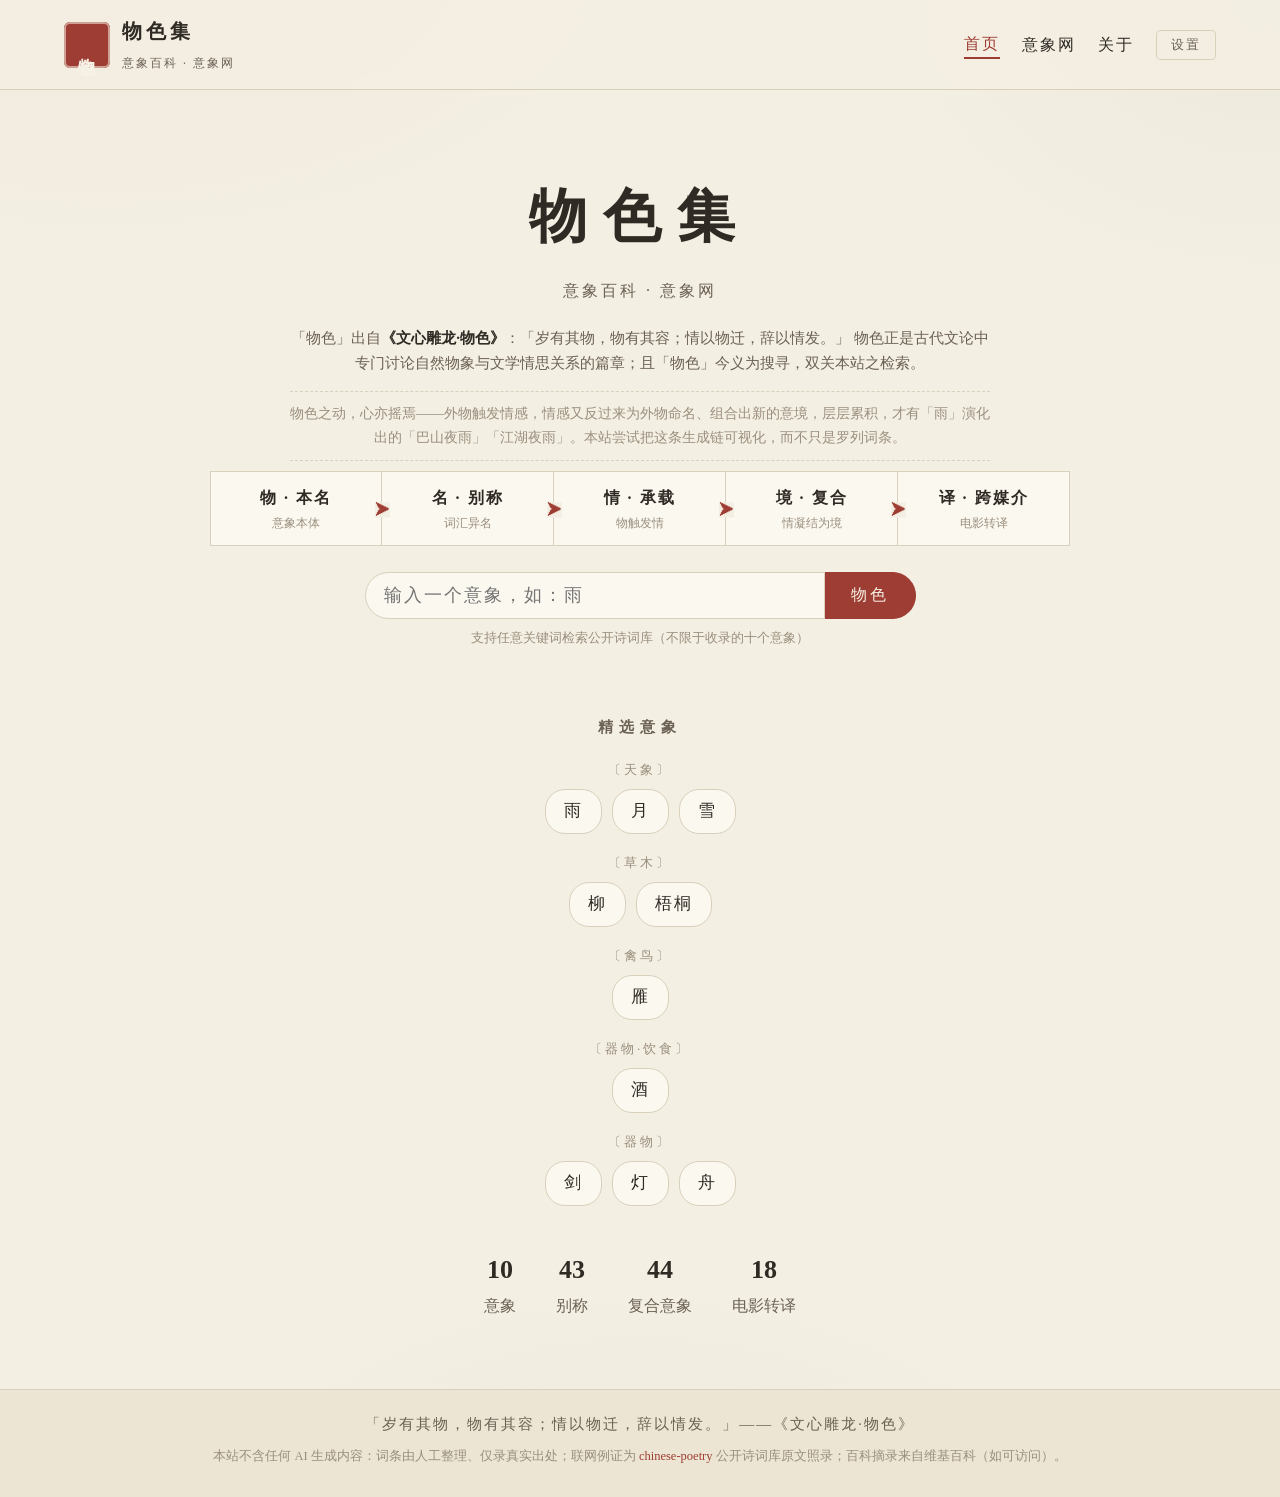
==== index.html @ b6f9b923 "init: 物色集 · 意象百科与意象网 - 四层数据模型：别称/情感/复合意象/电影转译 - 10 个精选意象（雨月柳雁梧桐酒剑灯雪舟） - 联网检索 chinese-poetry 公开诗词库 + " ====
<!DOCTYPE html>
<html lang="zh-CN">
<head>
<meta charset="UTF-8">
<meta name="viewport" content="width=device-width, initial-scale=1.0">
<title>物色集 · 意象百科与意象网</title>
<meta name="description" content="物色集——检索中国古典文学中意象的别称、历代流变、电影描写，并绘制意象关系网络。数据来自公开诗词数据库，无 AI 生成内容。">
<link rel="stylesheet" href="css/style.css">
</head>
<body>

<header class="site-header">
  <a class="brand" href="#/">
    <span class="seal" aria-hidden="true">物色</span>
    <span class="brand-text">
      <strong>物色集</strong>
      <small>意象百科 · 意象网</small>
    </span>
  </a>
  <nav class="site-nav">
    <a href="#/" data-nav="home">首页</a>
    <a href="#/net" data-nav="net">意象网</a>
    <a href="#/about" data-nav="about">关于</a>
    <button id="btn-settings" class="ghost-btn" type="button">设置</button>
  </nav>
</header>

<main id="view"></main>

<footer class="site-footer">
  <p class="motto">「岁有其物，物有其容；情以物迁，辞以情发。」——《文心雕龙·物色》</p>
  <p class="colophon">
    本站不含任何 AI 生成内容：词条由人工整理、仅录真实出处；联网例证为
    <a href="https://github.com/chinese-poetry/chinese-poetry" target="_blank" rel="noopener">chinese-poetry</a>
    公开诗词库原文照录；百科摘录来自维基百科（如可访问）。
  </p>
</footer>

<!-- 设置弹窗 -->
<div id="modal-settings" class="modal hidden" role="dialog" aria-modal="true" aria-label="设置">
  <div class="modal-card">
    <button class="modal-close" type="button" aria-label="关闭">×</button>
    <h3>设置</h3>
    <section>
      <h4>数据镜像</h4>
      <p id="mirror-status" class="muted">未检测</p>
      <button id="btn-mirror-test" class="ghost-btn" type="button">测试并选择最快镜像</button>
    </section>
    <section>
      <h4>本地缓存</h4>
      <p id="cache-status" class="muted">—</p>
      <button id="btn-cache-clear" class="ghost-btn" type="button">清除已缓存数据</button>
    </section>
    <section>
      <h4>代理地址（第二阶段预留）</h4>
      <input id="input-proxy" type="text" placeholder="例如 http://127.0.0.1:8787 （未实现，保存备用）">
      <p class="muted">第二阶段将提供本地代理以接入 ctext.org（中华典籍）等有跨域限制的数据源。</p>
    </section>
  </div>
</div>

<script src="js/data.js"></script>
<script src="js/sources.js"></script>
<script src="js/graph.js"></script>
<script src="js/app.js"></script>
</body>
</html>
---- css/style.css ----
/* ============ 物色集 · 水墨风 ============ */
:root {
  --paper: #f4efe3;
  --paper-deep: #ece5d3;
  --card: #fbf8f0;
  --ink: #2f2a24;
  --ink-soft: #6b6154;
  --ink-faint: #9a8f7e;
  --cinnabar: #9e3d33;      /* 朱砂 */
  --cinnabar-deep: #7c2d26;
  --line: #d9d0bb;
  --line-soft: #e6dfcc;
  --jade: #4a6b57;          /* 黛绿 */
  --indigo: #54627f;        /* 黛蓝 */
  --shadow: 0 2px 10px rgba(63, 54, 40, 0.08);
  --serif: "Noto Serif SC", "Source Han Serif SC", "STZhongsong", "SimSun", serif;
}

* { box-sizing: border-box; margin: 0; padding: 0; }

html { scroll-behavior: smooth; }

body {
  font-family: var(--serif);
  color: var(--ink);
  background:
    radial-gradient(ellipse 900px 500px at 8% -4%, rgba(158, 61, 51, 0.045), transparent 60%),
    radial-gradient(ellipse 700px 500px at 100% 0%, rgba(74, 107, 87, 0.05), transparent 55%),
    radial-gradient(ellipse 800px 600px at 50% 110%, rgba(107, 97, 84, 0.06), transparent 60%),
    var(--paper);
  min-height: 100vh;
  display: flex;
  flex-direction: column;
  line-height: 1.7;
}

a { color: var(--cinnabar); text-decoration: none; }
a:hover { text-decoration: underline; }

/* ============ 顶栏 ============ */
.site-header {
  display: flex;
  align-items: center;
  justify-content: space-between;
  padding: 14px 5vw;
  border-bottom: 1px solid var(--line);
  background: rgba(244, 239, 227, 0.9);
  position: sticky;
  top: 0;
  z-index: 50;
  backdrop-filter: blur(6px);
}

.brand { display: flex; align-items: center; gap: 12px; color: var(--ink); }
.brand:hover { text-decoration: none; }

.seal {
  display: grid;
  place-items: center;
  width: 46px;
  height: 46px;
  background: var(--cinnabar);
  color: #f7f2e6;
  font-size: 17px;
  line-height: 1.15;
  text-align: center;
  border-radius: 6px;
  letter-spacing: 1px;
  box-shadow: inset 0 0 0 2px rgba(247, 242, 230, 0.55), inset 0 0 0 3.5px var(--cinnabar);
  writing-mode: vertical-rl;
  font-weight: 700;
}

.brand-text strong { font-size: 20px; letter-spacing: 4px; display: block; }
.brand-text small { color: var(--ink-soft); letter-spacing: 2px; font-size: 12px; }

.site-nav { display: flex; align-items: center; gap: 22px; }
.site-nav a { color: var(--ink); letter-spacing: 2px; }
.site-nav a:hover { color: var(--cinnabar); text-decoration: none; }
.site-nav a.active { color: var(--cinnabar); border-bottom: 2px solid var(--cinnabar); }

.ghost-btn {
  font-family: var(--serif);
  background: transparent;
  border: 1px solid var(--line);
  color: var(--ink-soft);
  padding: 5px 14px;
  border-radius: 4px;
  cursor: pointer;
  letter-spacing: 2px;
  transition: all 0.2s;
}
.ghost-btn:hover { border-color: var(--cinnabar); color: var(--cinnabar); }

/* ============ 主区 ============ */
#view { flex: 1; width: min(1120px, 92vw); margin: 0 auto; padding: 36px 0 70px; }

.hidden { display: none !important; }
.muted { color: var(--ink-faint); font-size: 13px; }

/* ============ 首页 ============ */
.hero { text-align: center; padding: 42px 0 26px; }
.hero h1 {
  font-size: clamp(38px, 6vw, 58px);
  letter-spacing: 16px;
  font-weight: 700;
  margin-bottom: 10px;
}
.hero .subtitle { color: var(--ink-soft); letter-spacing: 3px; margin-bottom: 22px; }
.hero .origin {
  max-width: 700px;
  margin: 0 auto 6px;
  color: var(--ink-soft);
  font-size: 15px;
}
.hero .origin strong { color: var(--ink); }
.hero .thesis {
  max-width: 700px;
  margin: 14px auto 0;
  font-size: 14px;
  color: var(--ink-faint);
  border-top: 1px dashed var(--line);
  border-bottom: 1px dashed var(--line);
  padding: 10px 0;
}

.search-box { display: flex; justify-content: center; margin: 26px 0 8px; }
.search-box input {
  font-family: var(--serif);
  width: min(460px, 80vw);
  font-size: 18px;
  padding: 12px 18px;
  border: 1.5px solid var(--line);
  border-radius: 26px 0 0 26px;
  background: var(--card);
  color: var(--ink);
  outline: none;
  letter-spacing: 2px;
}
.search-box input:focus { border-color: var(--cinnabar); }
.search-box button {
  font-family: var(--serif);
  font-size: 16px;
  letter-spacing: 3px;
  padding: 12px 26px;
  border: 1.5px solid var(--cinnabar);
  border-left: none;
  border-radius: 0 26px 26px 0;
  background: var(--cinnabar);
  color: #f7f2e6;
  cursor: pointer;
}
.search-box button:hover { background: var(--cinnabar-deep); }
.search-hint { text-align: center; color: var(--ink-faint); font-size: 13px; }

.quick-tags { margin-top: 40px; }
.quick-tags h3, .section-title {
  font-size: 15px;
  letter-spacing: 6px;
  color: var(--ink-soft);
  text-align: center;
  margin-bottom: 18px;
}
.tag-group { margin-bottom: 18px; }
.tag-group .group-label {
  font-size: 13px;
  color: var(--ink-faint);
  letter-spacing: 3px;
  text-align: center;
  margin-bottom: 8px;
}
.tag-cloud { display: flex; flex-wrap: wrap; gap: 10px; justify-content: center; }
.tag {
  font-size: 17px;
  padding: 7px 18px;
  border: 1px solid var(--line);
  border-radius: 20px;
  color: var(--ink);
  background: var(--card);
  letter-spacing: 2px;
  cursor: pointer;
  transition: all 0.18s;
}
.tag:hover {
  border-color: var(--cinnabar);
  color: var(--cinnabar);
  transform: translateY(-2px);
  text-decoration: none;
  box-shadow: var(--shadow);
}

.home-stats {
  display: flex;
  justify-content: center;
  gap: 40px;
  margin-top: 42px;
  color: var(--ink-soft);
}
.home-stats b { display: block; text-align: center; font-size: 26px; color: var(--ink); }

/* 生成链示意（首页） */
.layer-strip {
  display: flex;
  justify-content: center;
  align-items: stretch;
  gap: 0;
  flex-wrap: wrap;
  margin: 10px auto 0;
  max-width: 860px;
}
.layer-cell {
  flex: 1 1 130px;
  min-width: 120px;
  text-align: center;
  padding: 12px 8px;
  border: 1px solid var(--line);
  background: var(--card);
  position: relative;
}
.layer-cell + .layer-cell { border-left: none; }
.layer-cell b { display: block; font-size: 16px; letter-spacing: 2px; }
.layer-cell span { font-size: 12px; color: var(--ink-faint); display: block; margin-top: 2px; }
.layer-cell .arrow {
  position: absolute;
  right: -9px;
  top: 50%;
  transform: translateY(-50%);
  z-index: 2;
  color: var(--cinnabar);
  font-size: 15px;
  background: var(--paper);
  line-height: 1;
}

/* ============ 通用卡片与徽标 ============ */
.card {
  background: var(--card);
  border: 1px solid var(--line-soft);
  border-radius: 8px;
  padding: 20px 22px;
  box-shadow: var(--shadow);
}

.badge {
  display: inline-block;
  font-size: 11px;
  letter-spacing: 1px;
  padding: 1px 8px;
  border-radius: 3px;
  border: 1px solid;
  vertical-align: 2px;
  white-space: nowrap;
}
.badge a { color: inherit; }
.badge-curated { color: var(--cinnabar); border-color: rgba(158, 61, 51, 0.4); background: rgba(158, 61, 51, 0.06); }
.badge-db { color: var(--jade); border-color: rgba(74, 107, 87, 0.4); background: rgba(74, 107, 87, 0.07); }
.badge-wiki { color: var(--indigo); border-color: rgba(84, 98, 127, 0.4); background: rgba(84, 98, 127, 0.07); }
.badge-editor { color: var(--ink-soft); border-color: var(--line); background: var(--paper-deep); }

mark {
  background: rgba(158, 61, 51, 0.18);
  color: inherit;
  padding: 0 1px;
  border-radius: 2px;
}

/* ============ 详情页 ============ */
.detail-head {
  position: relative;
  overflow: hidden;
  padding: 26px 10px 18px;
  border-bottom: 1px solid var(--line);
  margin-bottom: 26px;
}
.detail-head .watermark {
  position: absolute;
  right: -20px;
  top: -60px;
  font-size: 230px;
  color: var(--ink);
  opacity: 0.045;
  pointer-events: none;
  user-select: none;
  line-height: 1;
}
.detail-head h1 { font-size: 44px; letter-spacing: 8px; }
.detail-head .cat { color: var(--ink-faint); letter-spacing: 3px; font-size: 14px; margin: 6px 0 12px; }
.detail-head .summary { max-width: 680px; color: var(--ink-soft); font-size: 15px; position: relative; }
.breadcrumb { font-size: 13px; color: var(--ink-faint); margin-bottom: 6px; }

.detail-section { margin: 34px 0; }
.detail-section > h2 {
  font-size: 20px;
  letter-spacing: 6px;
  padding-left: 12px;
  border-left: 4px solid var(--cinnabar);
  margin-bottom: 6px;
}
.section-sub {
  color: var(--ink-faint);
  font-size: 13px;
  margin-bottom: 16px;
  letter-spacing: 1px;
}

/* 别称（词汇层） */
.alias-grid {
  display: grid;
  grid-template-columns: repeat(auto-fill, minmax(300px, 1fr));
  gap: 14px;
}
.alias-card .alias-name { font-size: 22px; letter-spacing: 3px; }
.alias-card .alias-name .kind { font-size: 12px; color: var(--ink-faint); margin-left: 8px; letter-spacing: 1px; }
.alias-card .note { color: var(--ink-soft); font-size: 13px; margin-top: 4px; }
.alias-card blockquote {
  margin: 10px 0 6px;
  padding: 8px 14px;
  border-left: 3px solid var(--line);
  background: var(--paper);
  font-size: 15px;
}
.alias-card .from { font-size: 13px; color: var(--ink-faint); }

/* 情感层 */
.emotion-grid { display: grid; grid-template-columns: repeat(auto-fill, minmax(320px, 1fr)); gap: 14px; }
.emotion-card { border-top: 3px solid var(--cinnabar); }
.emotion-card .emotion-name { font-size: 19px; letter-spacing: 3px; }
.emotion-card .note { font-size: 13.5px; color: var(--ink-soft); margin-top: 4px; }
.emotion-card .evi { margin-top: 10px; font-size: 14.5px; }
.emotion-card .evi .from { display: block; font-size: 13px; color: var(--ink-faint); }

/* 复合意象层 */
.compound-grid { display: grid; grid-template-columns: repeat(auto-fill, minmax(340px, 1fr)); gap: 14px; }
.compound-card { border-top: 3px solid var(--jade); }
.compound-card .compound-name { font-size: 19px; letter-spacing: 2px; }
.compound-card .formula {
  display: inline-block;
  font-size: 12px;
  color: var(--jade);
  border: 1px dashed rgba(74, 107, 87, 0.5);
  border-radius: 12px;
  padding: 1px 10px;
  margin: 6px 0;
  letter-spacing: 1px;
}
.compound-card .carries { font-size: 13px; color: var(--cinnabar); margin-left: 6px; }
.compound-card blockquote {
  margin: 8px 0 6px;
  padding: 8px 14px;
  border-left: 3px solid var(--line);
  background: var(--paper);
  font-size: 15px;
}
.compound-card .from { font-size: 13px; color: var(--ink-faint); }
.compound-card .note { font-size: 13.5px; color: var(--ink-soft); margin-top: 6px; }

/* 电影（跨媒介层） */
.film-grid { display: grid; grid-template-columns: repeat(auto-fill, minmax(360px, 1fr)); gap: 14px; }
.film-card { border-top: 3px solid var(--indigo); }
.film-card .film-title { font-size: 17px; letter-spacing: 1px; }
.film-card .film-meta { color: var(--ink-faint); font-size: 13px; margin: 2px 0 8px; }
.film-card .scene { font-size: 14px; color: var(--ink-soft); }
.film-card .emotion-line { font-size: 13.5px; margin-top: 8px; }
.film-card .emotion-line b { color: var(--cinnabar); }
.film-card .lineage {
  margin-top: 8px;
  font-size: 13.5px;
  color: var(--ink-soft);
  background: var(--paper);
  border-left: 3px solid var(--indigo);
  padding: 8px 12px;
}
.film-card .lineage b { color: var(--indigo); letter-spacing: 1px; }

/* 历代流变时间轴 */
.timeline { position: relative; padding-left: 26px; max-width: 780px; }
.timeline::before {
  content: "";
  position: absolute;
  left: 7px;
  top: 8px;
  bottom: 8px;
  width: 1.5px;
  background: var(--line);
}
.era-item { position: relative; padding: 0 0 24px 18px; }
.era-item::before {
  content: "";
  position: absolute;
  left: -24px;
  top: 9px;
  width: 11px;
  height: 11px;
  border-radius: 50%;
  background: var(--paper);
  border: 2.5px solid var(--cinnabar);
}
.era-item .era-name {
  display: inline-block;
  letter-spacing: 3px;
  color: var(--cinnabar);
  font-size: 15px;
  margin-bottom: 8px;
  font-weight: 700;
}
.era-quote { font-size: 16px; margin-bottom: 4px; }
.era-meta { font-size: 13px; color: var(--ink-faint); }
.era-note { font-size: 14px; color: var(--ink-soft); margin-top: 4px; }

/* 联网例证 */
.online-controls {
  display: flex;
  flex-wrap: wrap;
  align-items: center;
  gap: 10px 16px;
  padding: 14px 16px;
  background: var(--paper-deep);
  border-radius: 6px;
  margin-bottom: 14px;
}
.online-controls label { font-size: 14px; color: var(--ink-soft); cursor: pointer; user-select: none; }
.online-controls input[type="checkbox"] { accent-color: var(--cinnabar); vertical-align: -2px; margin-right: 4px; }
.run-btn {
  font-family: var(--serif);
  background: var(--jade);
  color: #f4efe3;
  border: none;
  border-radius: 4px;
  padding: 8px 22px;
  font-size: 15px;
  letter-spacing: 3px;
  cursor: pointer;
}
.run-btn:hover { filter: brightness(1.1); }
.run-btn:disabled { opacity: 0.5; cursor: default; }
.stop-btn { background: var(--ink-soft); }
.online-progress { font-size: 13px; color: var(--ink-faint); margin: 8px 2px; }
.result-group { margin-bottom: 18px; }
.result-group h4 {
  font-size: 14px;
  letter-spacing: 3px;
  color: var(--jade);
  border-bottom: 1px dashed var(--line);
  padding-bottom: 4px;
  margin-bottom: 8px;
}
.result-item {
  padding: 8px 14px;
  border-left: 3px solid var(--line-soft);
  margin-bottom: 8px;
  background: var(--card);
  border-radius: 0 4px 4px 0;
}
.result-item .line { font-size: 15.5px; }
.result-item .meta { font-size: 13px; color: var(--ink-faint); margin-top: 2px; }

/* 维基 */
.wiki-block .extract { font-size: 14.5px; color: var(--ink-soft); }
.wiki-fail { color: var(--ink-faint); font-size: 14px; }

/* 图表容器 */
.chart-box {
  width: 100%;
  height: 560px;
  background: var(--card);
  border: 1px solid var(--line-soft);
  border-radius: 8px;
  box-shadow: var(--shadow);
}
.chart-box.tall { height: 680px; }
.graph-fallback { padding: 20px; }
.graph-fallback li { margin: 6px 0; list-style: none; }

/* 空态 */
.empty-note {
  text-align: center;
  color: var(--ink-faint);
  padding: 26px 0;
  letter-spacing: 2px;
}

/* ============ 意象网视图 ============ */
.net-controls {
  display: flex;
  flex-wrap: wrap;
  gap: 8px 18px;
  align-items: center;
  justify-content: center;
  margin-bottom: 16px;
}
.net-controls label { font-size: 14px; color: var(--ink-soft); cursor: pointer; }
.net-controls input[type="checkbox"] { accent-color: var(--cinnabar); vertical-align: -2px; margin-right: 4px; }
.net-hint { text-align: center; margin-top: 10px; }

/* ============ 弹窗 ============ */
.modal {
  position: fixed;
  inset: 0;
  background: rgba(47, 42, 36, 0.45);
  display: flex;
  align-items: center;
  justify-content: center;
  z-index: 200;
}
.modal-card {
  width: min(520px, 90vw);
  background: var(--card);
  border: 1px solid var(--line);
  border-radius: 10px;
  padding: 26px 28px;
  position: relative;
  box-shadow: 0 10px 40px rgba(0, 0, 0, 0.2);
  max-height: 86vh;
  overflow: auto;
}
.modal-card h3 { letter-spacing: 4px; margin-bottom: 14px; }
.modal-card section { margin-bottom: 18px; }
.modal-card h4 { font-size: 14px; letter-spacing: 2px; color: var(--ink-soft); margin-bottom: 6px; }
.modal-card input[type="text"] {
  width: 100%;
  font-family: var(--serif);
  padding: 8px 12px;
  border: 1px solid var(--line);
  border-radius: 4px;
  background: var(--paper);
  color: var(--ink);
}
.modal-close {
  position: absolute;
  right: 14px;
  top: 10px;
  background: none;
  border: none;
  font-size: 22px;
  color: var(--ink-faint);
  cursor: pointer;
}

/* ============ 页脚 ============ */
.site-footer {
  border-top: 1px solid var(--line);
  padding: 22px 5vw 30px;
  text-align: center;
  background: var(--paper-deep);
}
.site-footer .motto { color: var(--ink-soft); letter-spacing: 2px; margin-bottom: 8px; font-size: 15px; }
.site-footer .colophon { color: var(--ink-faint); font-size: 12.5px; }

/* ============ 关于页 ============ */
.about-page h2 { letter-spacing: 4px; margin: 26px 0 12px; font-size: 19px; }
.about-page p, .about-page li { color: var(--ink-soft); font-size: 15px; max-width: 780px; }
.about-page ul { padding-left: 22px; margin: 8px 0; }
.about-page li { margin: 4px 0; }
.noai {
  border: 1.5px solid var(--cinnabar);
  border-radius: 8px;
  padding: 14px 18px;
  color: var(--cinnabar-deep);
  background: rgba(158, 61, 51, 0.05);
  max-width: 780px;
  letter-spacing: 1px;
  margin-top: 10px;
}

/* ============ 响应式 ============ */
@media (max-width: 640px) {
  .site-header { padding: 10px 4vw; }
  .site-nav { gap: 12px; }
  .site-nav a { font-size: 14px; }
  .detail-head h1 { font-size: 34px; }
  .chart-box { height: 440px; }
  .home-stats { gap: 20px; }
  .layer-cell .arrow { display: none; }
}
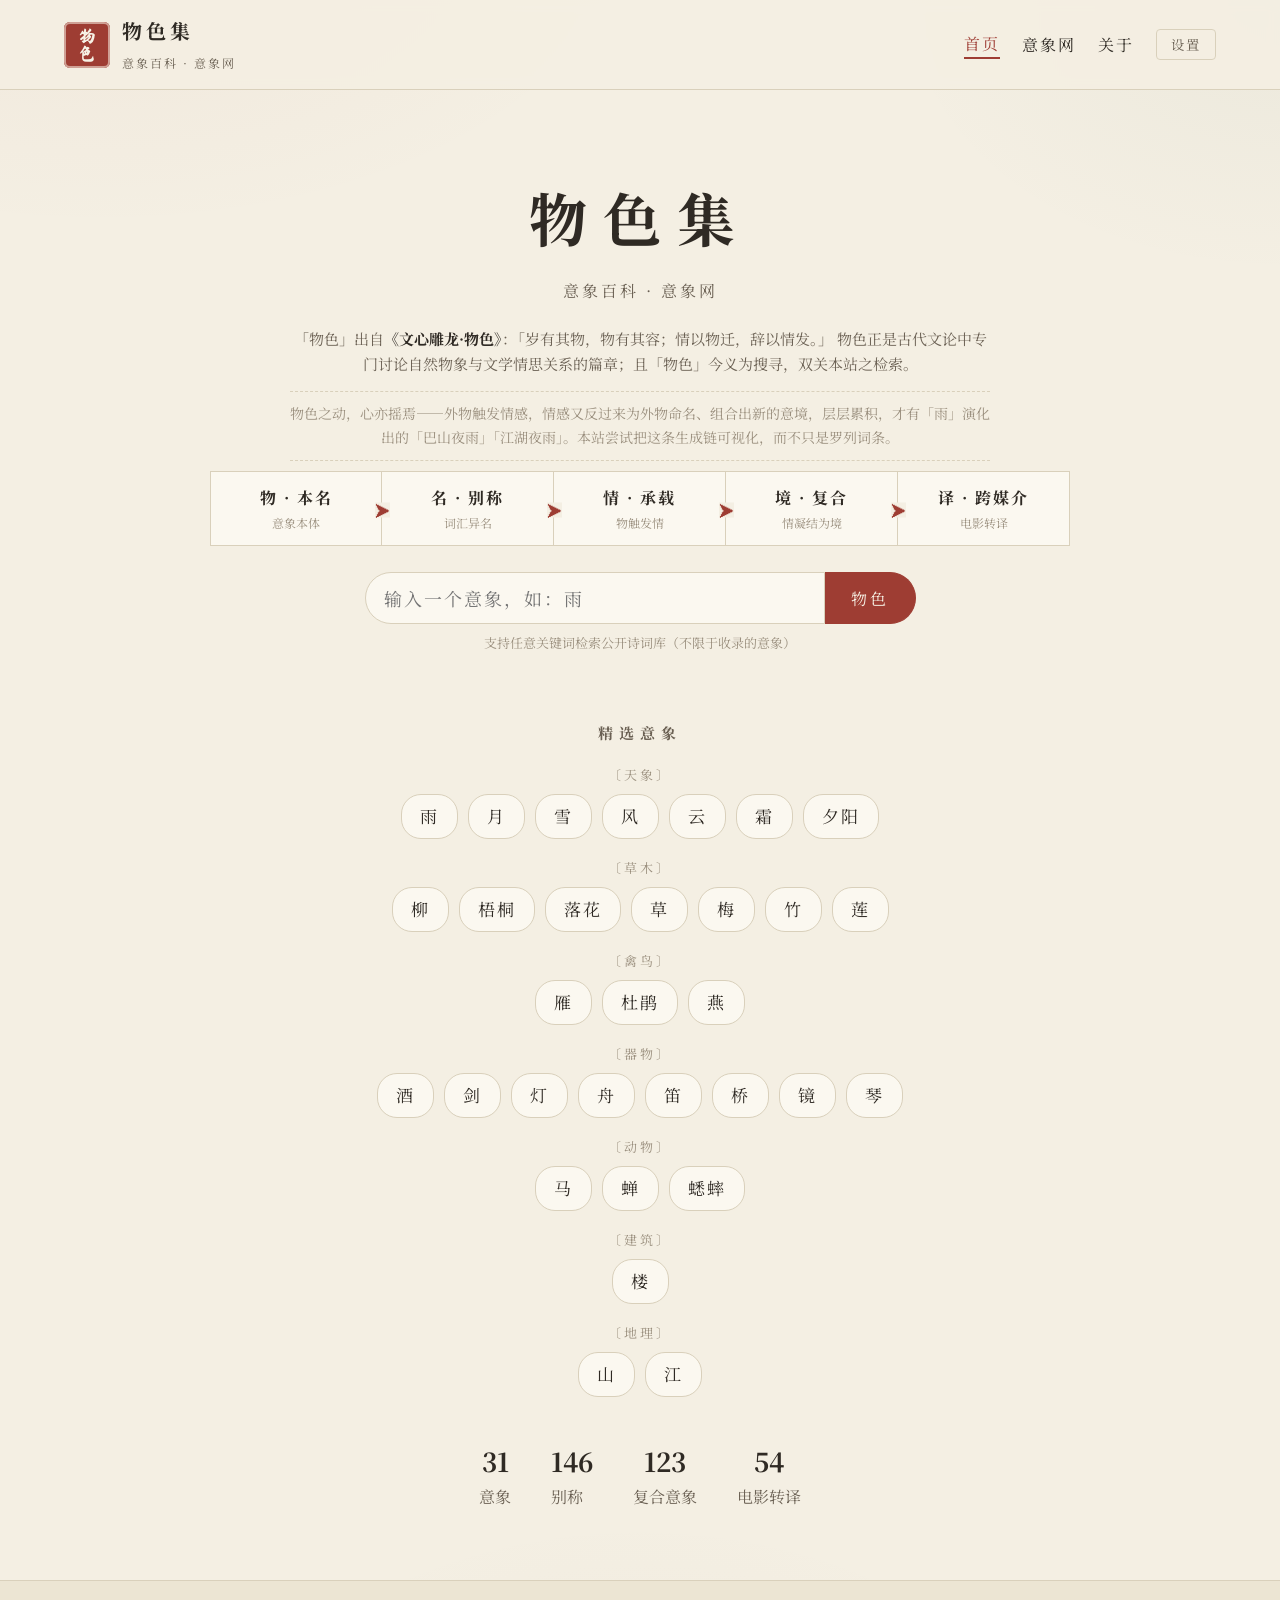
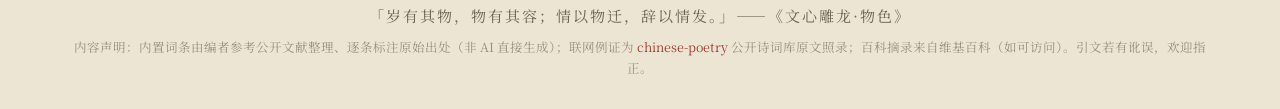
==== commit ddb30dad: "feat: 扩充雅称与新意象（梅竹莲燕琴蟋蟀），优化生成链配色与节点适配，新增计划清单" ====
--- a/index.html
+++ b/index.html
@@ -5,6 +5,9 @@
 <meta name="viewport" content="width=device-width, initial-scale=1.0">
 <title>物色集 · 意象百科与意象网</title>
 <meta name="description" content="物色集——检索中国古典文学中意象的别称、历代流变、电影描写，并绘制意象关系网络。数据来自公开诗词数据库，无 AI 生成内容。">
+<link rel="preconnect" href="https://fonts.googleapis.com">
+<link rel="preconnect" href="https://fonts.gstatic.com" crossorigin>
+<link href="https://fonts.googleapis.com/css2?family=Noto+Serif+SC:wght@400;500;600;700;900&family=Ma+Shan+Zheng&display=swap" rel="stylesheet">
 <link rel="stylesheet" href="css/style.css">
 </head>
 <body>
@@ -30,9 +33,9 @@
 <footer class="site-footer">
   <p class="motto">「岁有其物，物有其容；情以物迁，辞以情发。」——《文心雕龙·物色》</p>
   <p class="colophon">
-    本站不含任何 AI 生成内容：词条由人工整理、仅录真实出处；联网例证为
+    内容声明：内置词条由编者参考公开文献整理、逐条标注原始出处（非 AI 直接生成）；联网例证为
     <a href="https://github.com/chinese-poetry/chinese-poetry" target="_blank" rel="noopener">chinese-poetry</a>
-    公开诗词库原文照录；百科摘录来自维基百科（如可访问）。
+    公开诗词库原文照录；百科摘录来自维基百科（如可访问）。引文若有讹误，欢迎指正。
   </p>
 </footer>
 
--- a/css/style.css
+++ b/css/style.css
@@ -14,6 +14,7 @@
   --indigo: #54627f;        /* 黛蓝 */
   --shadow: 0 2px 10px rgba(63, 54, 40, 0.08);
   --serif: "Noto Serif SC", "Source Han Serif SC", "STZhongsong", "SimSun", serif;
+  --brush: "Ma Shan Zheng", "Noto Serif SC", "STKaiti", "KaiTi", serif;
 }
 
 * { box-sizing: border-box; margin: 0; padding: 0; }
@@ -55,6 +56,7 @@
 .brand:hover { text-decoration: none; }
 
 .seal {
+  font-family: var(--brush);
   display: grid;
   place-items: center;
   width: 46px;
@@ -276,14 +278,15 @@
   position: absolute;
   right: -20px;
   top: -60px;
-  font-size: 230px;
+  font-family: var(--brush);
+  font-size: 260px;
   color: var(--ink);
   opacity: 0.045;
   pointer-events: none;
   user-select: none;
   line-height: 1;
 }
-.detail-head h1 { font-size: 44px; letter-spacing: 8px; }
+.detail-head h1 { font-family: var(--brush); font-size: 52px; letter-spacing: 8px; font-weight: 400; }
 .detail-head .cat { color: var(--ink-faint); letter-spacing: 3px; font-size: 14px; margin: 6px 0 12px; }
 .detail-head .summary { max-width: 680px; color: var(--ink-soft); font-size: 15px; position: relative; }
 .breadcrumb { font-size: 13px; color: var(--ink-faint); margin-bottom: 6px; }
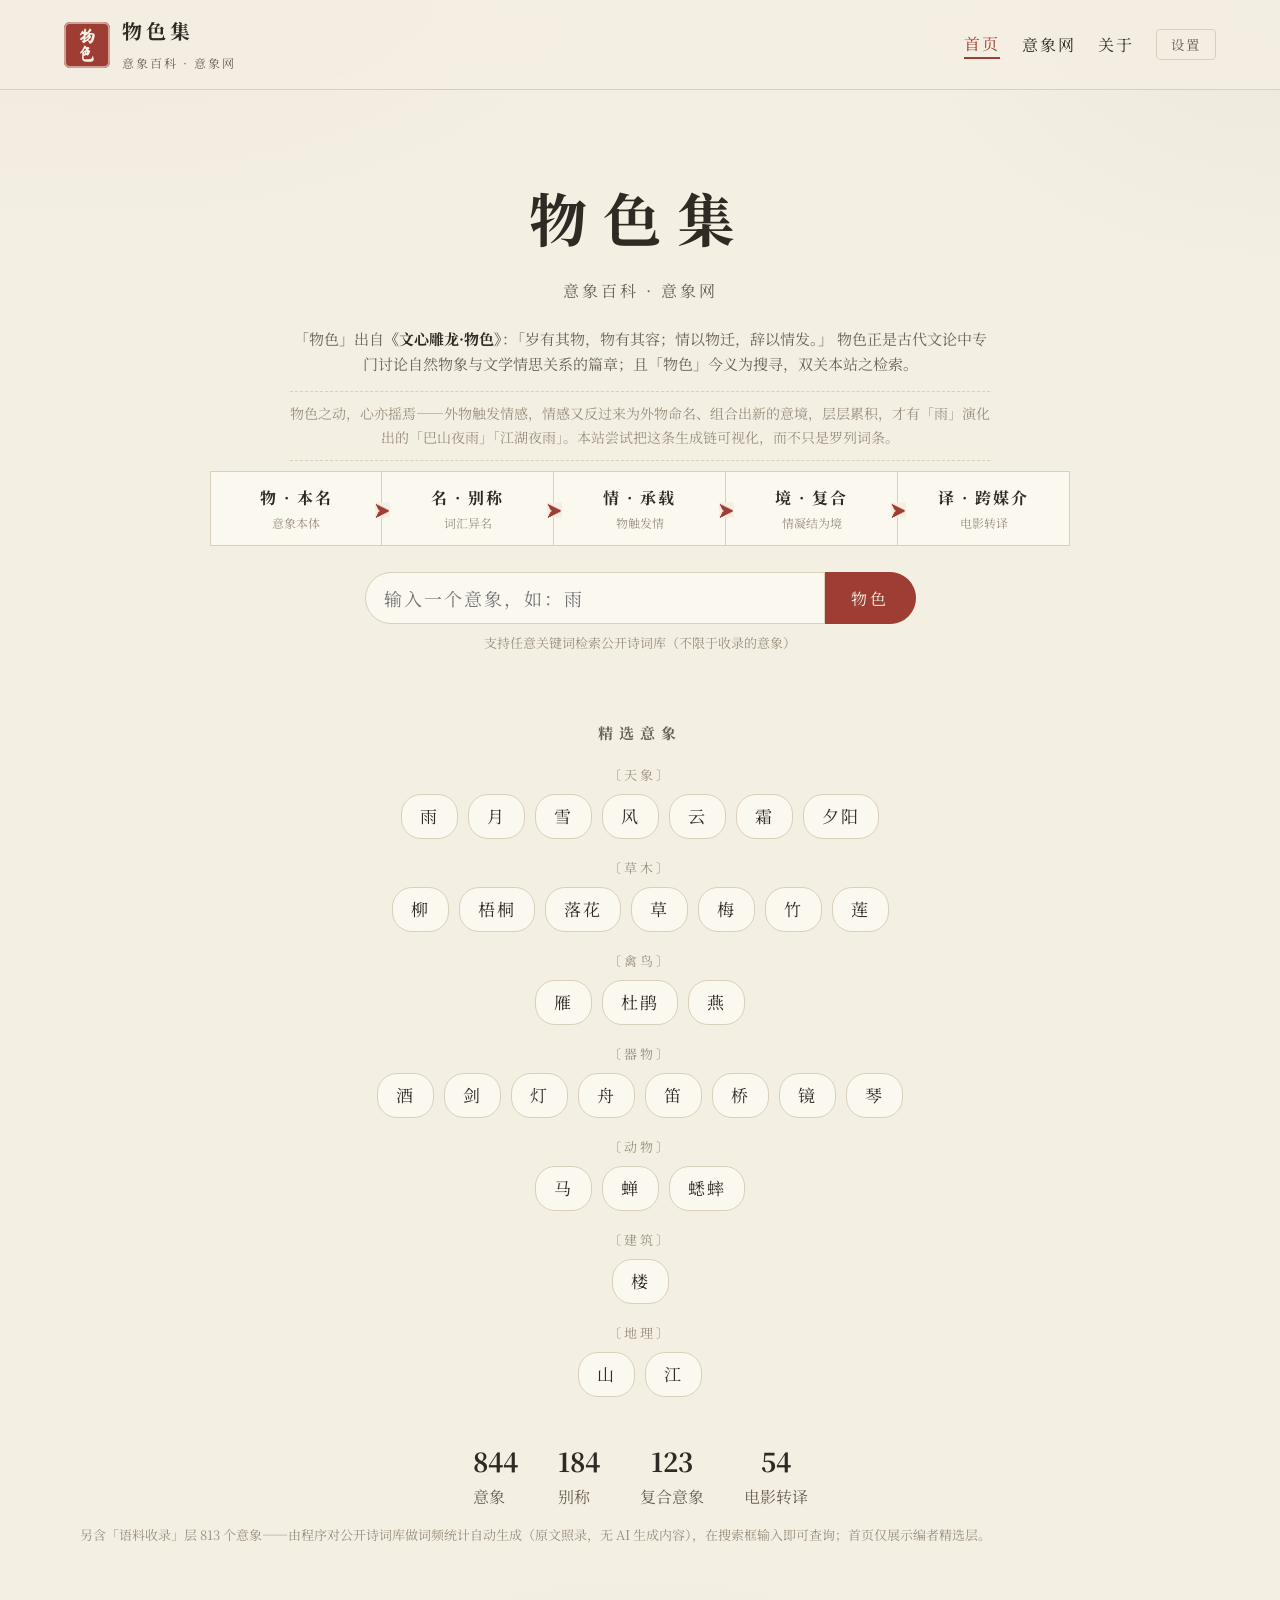
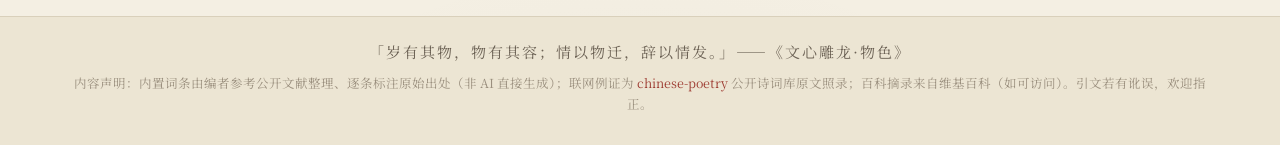
==== commit c351d255: "feat: 语料统计收录层——构建脚本+813条自动条目+分层展示；修复全唐诗/宋词分卷路径（仓库改版）" ====
--- a/index.html
+++ b/index.html
@@ -63,6 +63,7 @@
 </div>
 
 <script src="js/data.js"></script>
+<script src="js/data-auto.js"></script>
 <script src="js/sources.js"></script>
 <script src="js/graph.js"></script>
 <script src="js/app.js"></script>
--- a/css/style.css
+++ b/css/style.css
@@ -255,9 +255,19 @@
 }
 .badge a { color: inherit; }
 .badge-curated { color: var(--cinnabar); border-color: rgba(158, 61, 51, 0.4); background: rgba(158, 61, 51, 0.06); }
+.badge-auto { color: var(--jade); border-color: rgba(74, 107, 87, 0.45); background: rgba(74, 107, 87, 0.08); }
 .badge-db { color: var(--jade); border-color: rgba(74, 107, 87, 0.4); background: rgba(74, 107, 87, 0.07); }
 .badge-wiki { color: var(--indigo); border-color: rgba(84, 98, 127, 0.4); background: rgba(84, 98, 127, 0.07); }
 .badge-editor { color: var(--ink-soft); border-color: var(--line); background: var(--paper-deep); }
+
+/* 语料收录层 */
+.auto-note { margin-top: 14px; font-size: 13px; line-height: 1.7; }
+.stat-bars { display: flex; flex-direction: column; gap: 10px; max-width: 560px; }
+.stat-bar-row { display: flex; align-items: center; gap: 12px; }
+.stat-label { width: 110px; text-align: right; font-size: 13.5px; color: var(--ink-soft); flex-shrink: 0; }
+.stat-track { flex: 1; height: 12px; background: var(--paper-deep); border: 1px solid var(--line-soft); border-radius: 6px; overflow: hidden; }
+.stat-fill { display: block; height: 100%; background: linear-gradient(90deg, #9e3d33, #c07a5a); border-radius: 6px; }
+.stat-num { width: 40px; font-size: 12.5px; color: var(--ink-faint); }
 
 mark {
   background: rgba(158, 61, 51, 0.18);
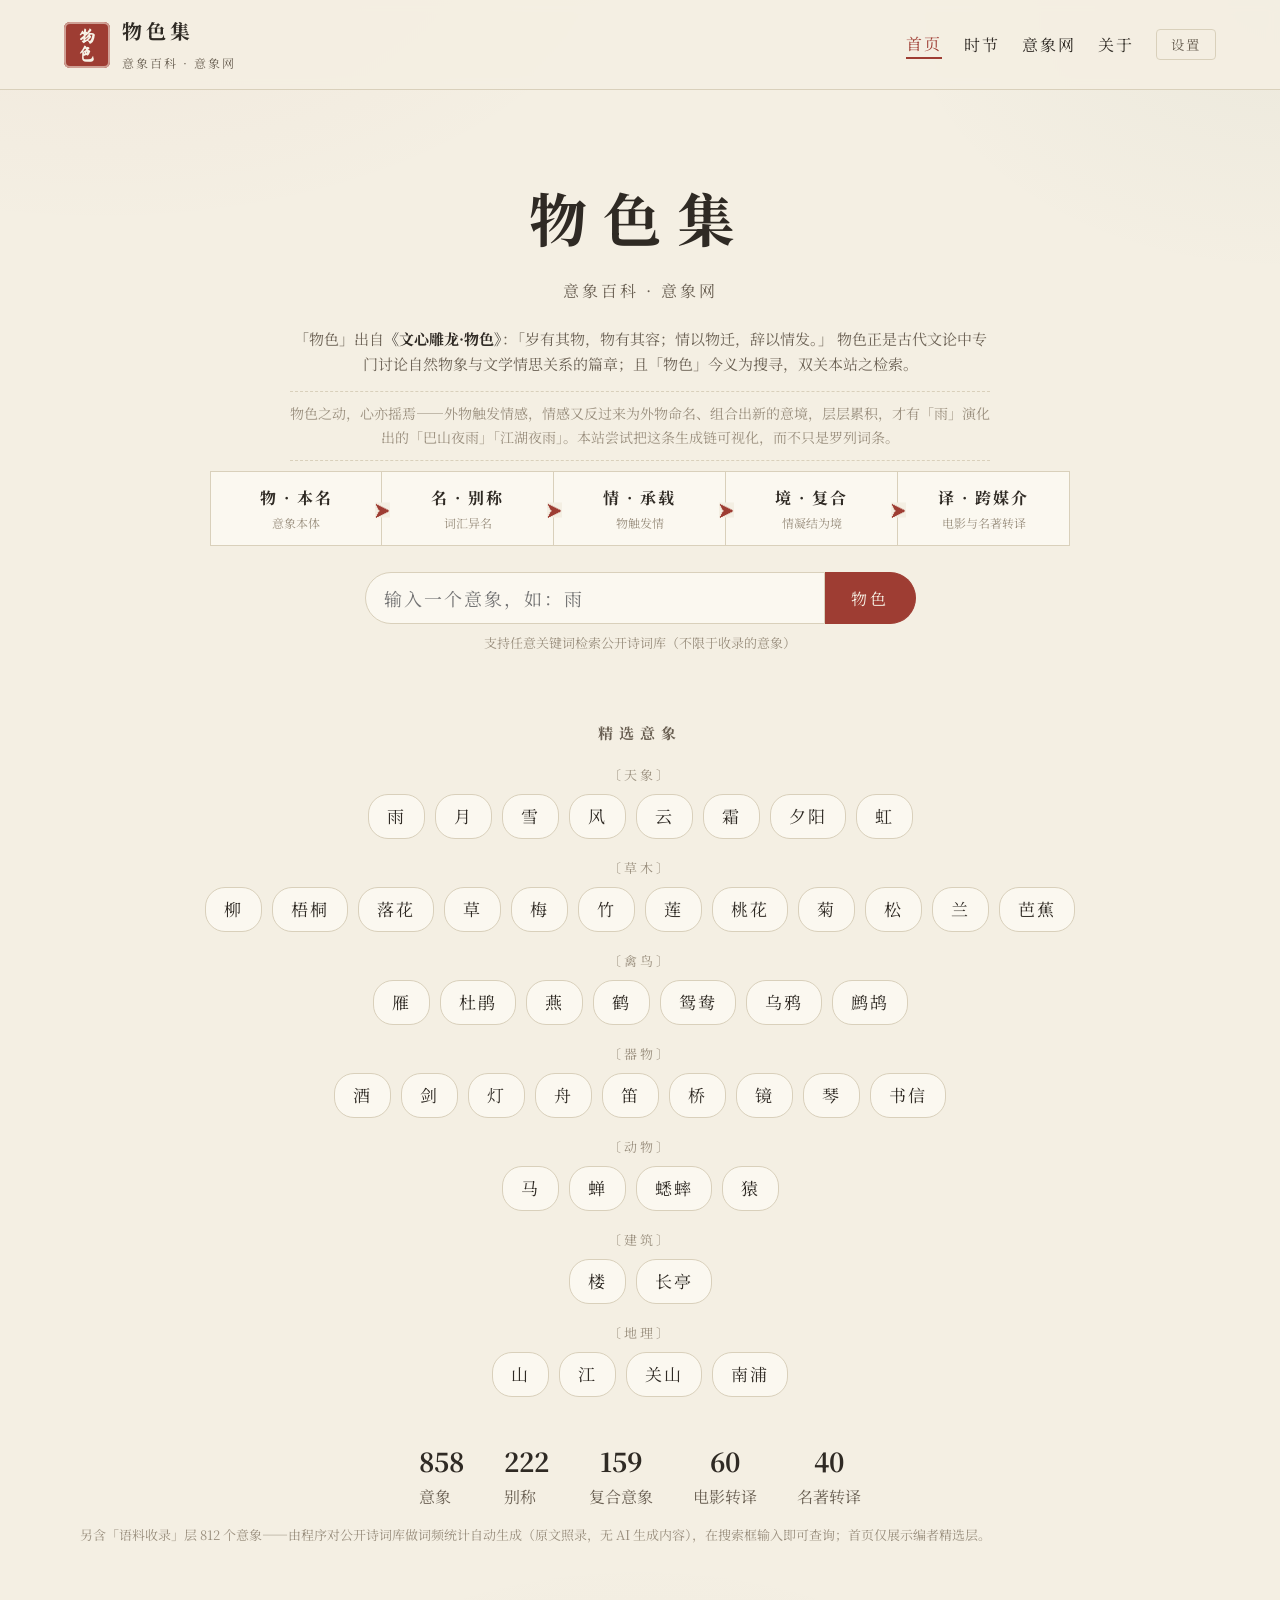
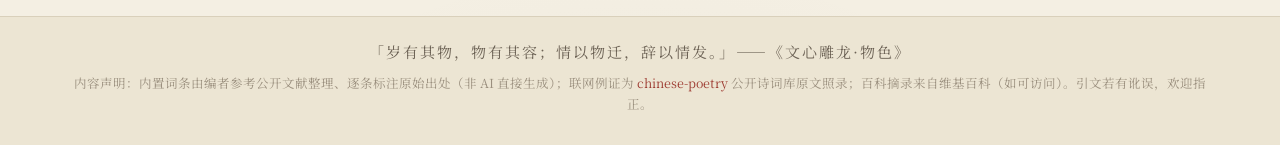
==== commit 4b200f94: "feat: 新增「时节语汇」专栏（#/season）——雨泽/风信/节令之日/岁时代称/日辰时刻五组40词，含筛选与意象互链" ====
--- a/index.html
+++ b/index.html
@@ -22,6 +22,7 @@
   </a>
   <nav class="site-nav">
     <a href="#/" data-nav="home">首页</a>
+    <a href="#/season" data-nav="season">时节</a>
     <a href="#/net" data-nav="net">意象网</a>
     <a href="#/about" data-nav="about">关于</a>
     <button id="btn-settings" class="ghost-btn" type="button">设置</button>
--- a/css/style.css
+++ b/css/style.css
@@ -269,6 +269,17 @@
 .stat-fill { display: block; height: 100%; background: linear-gradient(90deg, #9e3d33, #c07a5a); border-radius: 6px; }
 .stat-num { width: 40px; font-size: 12.5px; color: var(--ink-faint); }
 
+/* 时节语汇 */
+.season-filter { max-width: 420px; margin: 0 0 6px; }
+.season-filter input {
+  width: 100%; padding: 9px 14px; font: inherit; font-size: 14px;
+  color: var(--ink); background: var(--card);
+  border: 1px solid var(--line-soft); border-radius: 8px; outline: none;
+}
+.season-filter input:focus { border-color: rgba(158, 61, 51, 0.45); }
+.season-card blockquote { margin: 8px 0 0; }
+.season-card .from a { color: var(--cinnabar); }
+
 mark {
   background: rgba(158, 61, 51, 0.18);
   color: inherit;
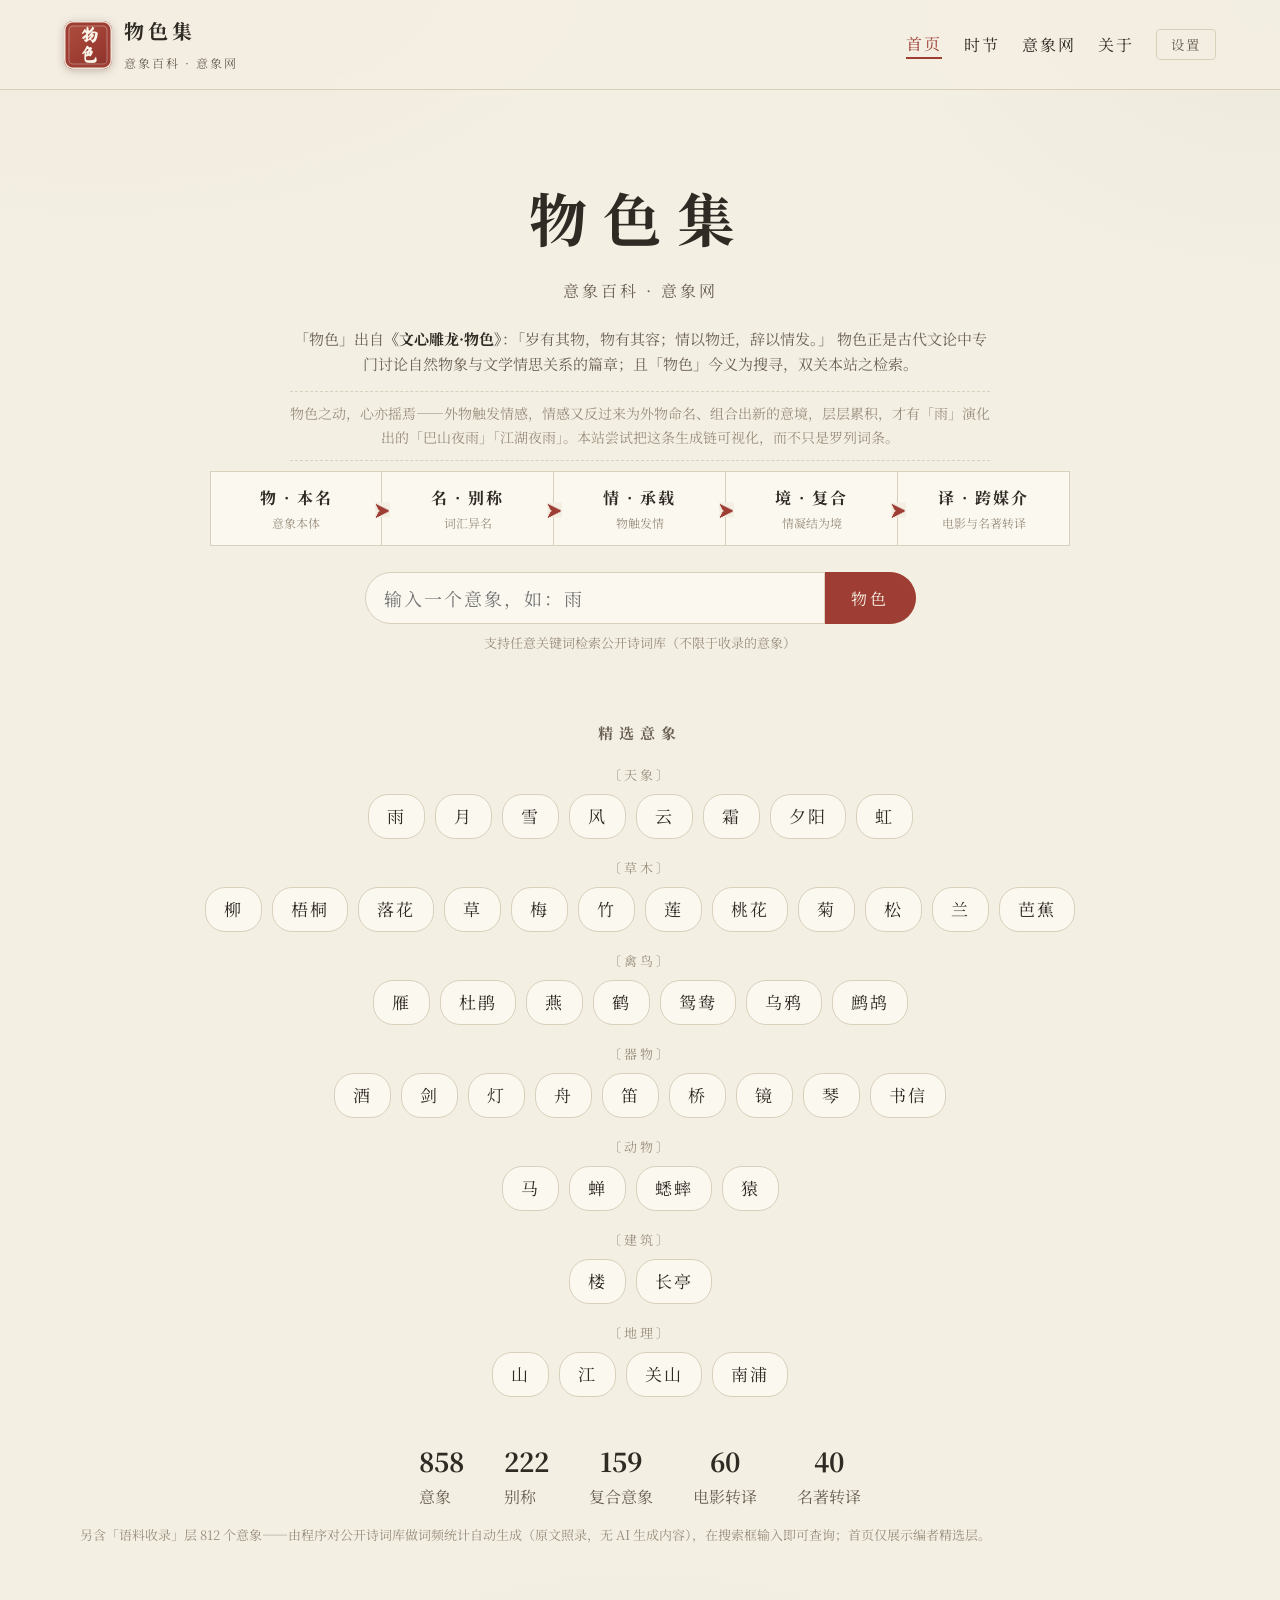
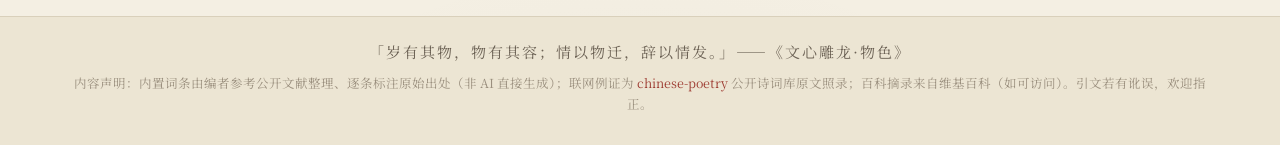
==== commit 1de2b4a6: "feat: 重新设计印章logo（双层印框+渐变+悬停微动效）与favicon（SVG+PNG，替换地球占位图标）" ====
--- a/index.html
+++ b/index.html
@@ -4,6 +4,9 @@
 <meta charset="UTF-8">
 <meta name="viewport" content="width=device-width, initial-scale=1.0">
 <title>物色集 · 意象百科与意象网</title>
+<link rel="icon" type="image/svg+xml" href="favicon.svg">
+<link rel="alternate icon" type="image/png" href="apple-touch-icon.png">
+<link rel="apple-touch-icon" href="apple-touch-icon.png">
 <meta name="description" content="物色集——检索中国古典文学中意象的别称、历代流变、电影描写，并绘制意象关系网络。数据来自公开诗词数据库，无 AI 生成内容。">
 <link rel="preconnect" href="https://fonts.googleapis.com">
 <link rel="preconnect" href="https://fonts.gstatic.com" crossorigin>
--- a/css/style.css
+++ b/css/style.css
@@ -59,19 +59,25 @@
   font-family: var(--brush);
   display: grid;
   place-items: center;
-  width: 46px;
-  height: 46px;
-  background: var(--cinnabar);
-  color: #f7f2e6;
-  font-size: 17px;
-  line-height: 1.15;
+  width: 48px;
+  height: 48px;
+  color: #f9f4e7;
+  font-size: 18px;
+  line-height: 1.08;
   text-align: center;
-  border-radius: 6px;
-  letter-spacing: 1px;
-  box-shadow: inset 0 0 0 2px rgba(247, 242, 230, 0.55), inset 0 0 0 3.5px var(--cinnabar);
+  border-radius: 9px;
+  letter-spacing: 2px;
   writing-mode: vertical-rl;
   font-weight: 700;
-}
+  background: linear-gradient(145deg, #b0503f 0%, #9e3d33 55%, #8a332b 100%);
+  box-shadow:
+    inset 0 0 0 1.5px rgba(249, 244, 231, 0.9),
+    inset 0 0 0 4.5px #9e3d33,
+    inset 0 0 0 5.5px rgba(249, 244, 231, 0.35),
+    0 2px 8px rgba(70, 32, 24, 0.28);
+  transition: transform 0.25s ease;
+}
+.brand:hover .seal { transform: rotate(-3deg) scale(1.03); }
 
 .brand-text strong { font-size: 20px; letter-spacing: 4px; display: block; }
 .brand-text small { color: var(--ink-soft); letter-spacing: 2px; font-size: 12px; }
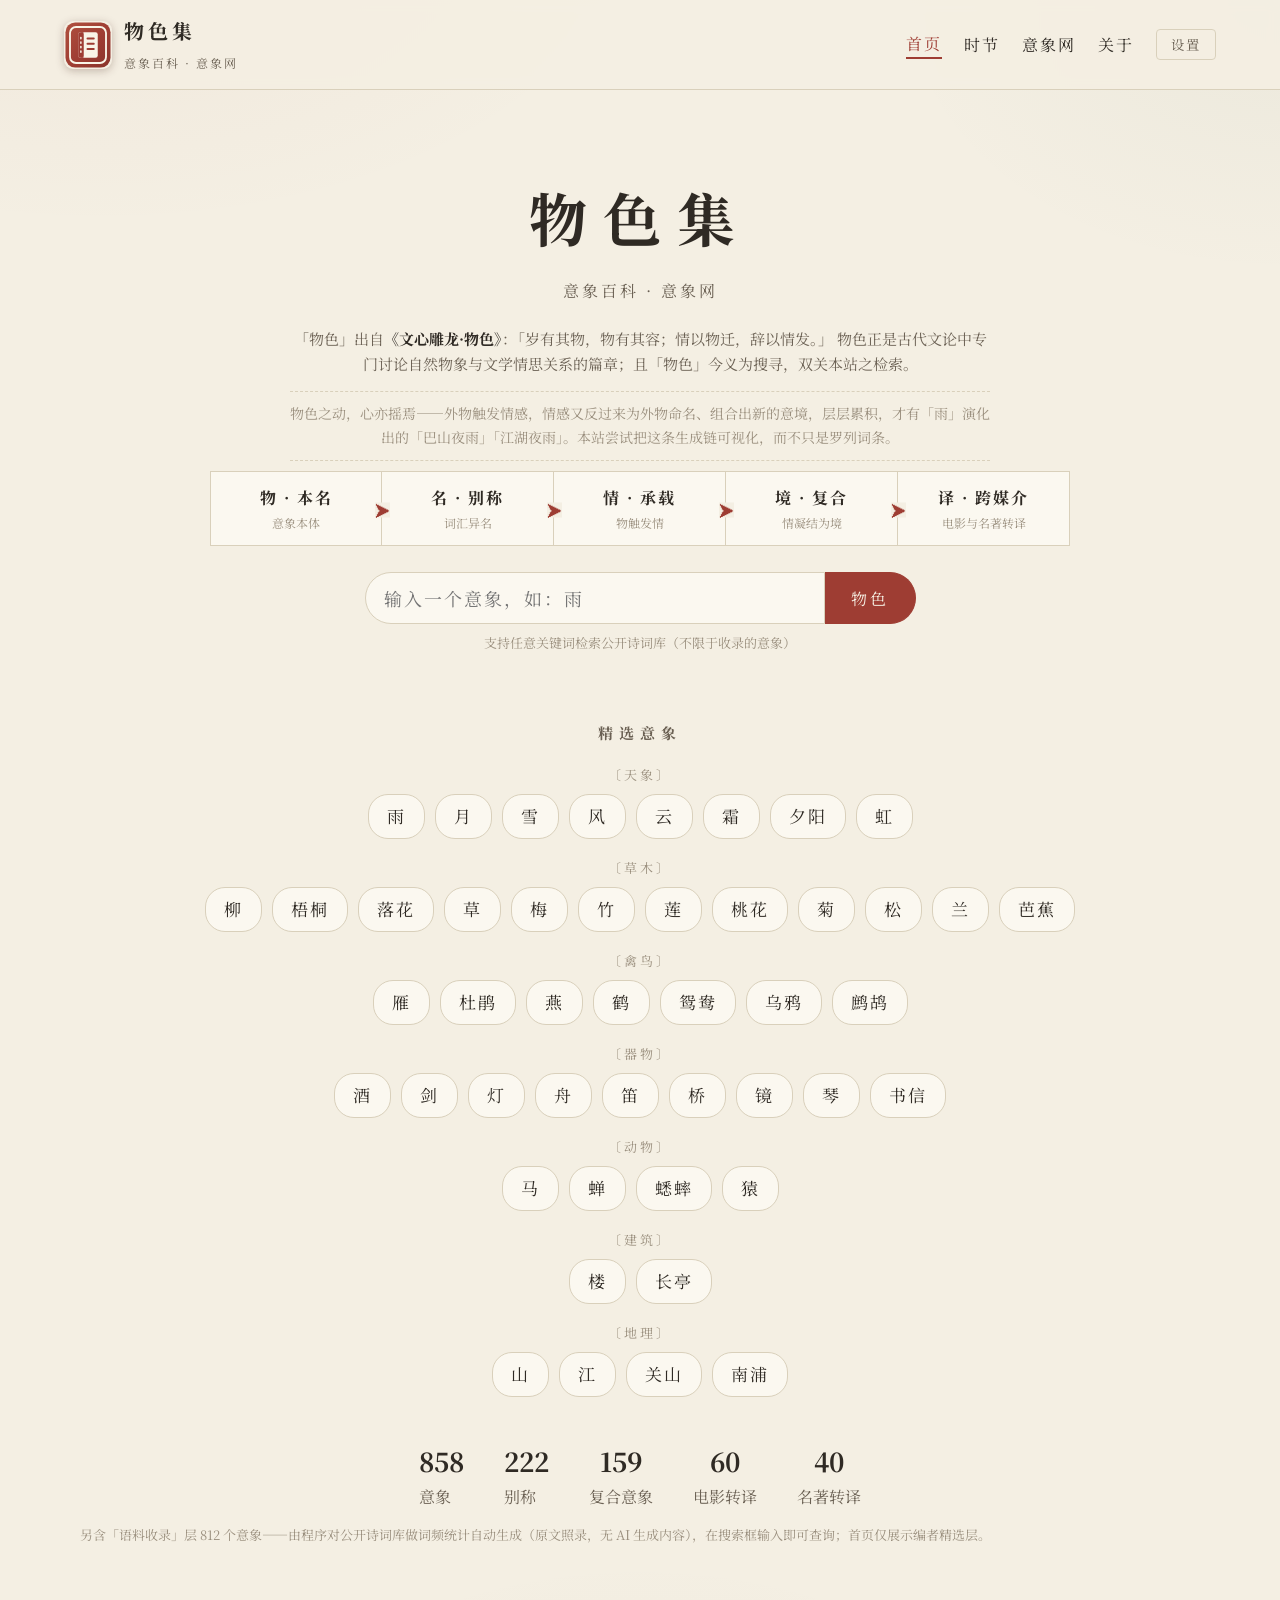
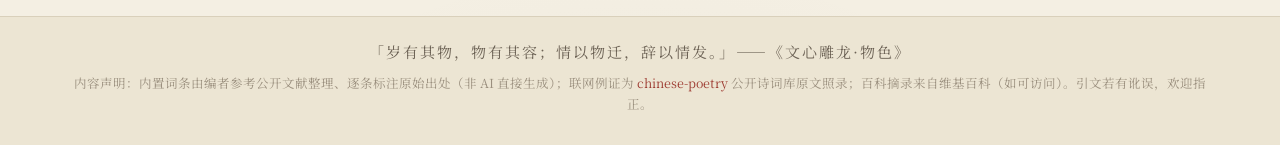
==== commit 133ee28c: "feat: 品牌图标重新设计为线装古籍图形（无字版）——页头印章、favicon.svg、apple-touch-icon.png 三处同步" ====
--- a/index.html
+++ b/index.html
@@ -17,7 +17,29 @@
 
 <header class="site-header">
   <a class="brand" href="#/">
-    <span class="seal" aria-hidden="true">物色</span>
+    <span class="seal" aria-hidden="true">
+      <svg viewBox="0 0 64 64">
+        <defs>
+          <linearGradient id="sealbg" x1="0" y1="0" x2="1" y2="1">
+            <stop offset="0" stop-color="#B0503F"/>
+            <stop offset=".55" stop-color="#9E3D33"/>
+            <stop offset="1" stop-color="#8A332B"/>
+          </linearGradient>
+        </defs>
+        <rect x="2" y="2" width="60" height="60" rx="13" fill="url(#sealbg)"/>
+        <rect x="8" y="8" width="48" height="48" rx="8" fill="none" stroke="#F9F4E7" stroke-width="2.5"/>
+        <rect x="19" y="15" width="26" height="34" rx="3" fill="#F9F4E7"/>
+        <rect x="19" y="15" width="7" height="34" rx="3" fill="#9E3D33"/>
+        <rect x="23" y="15" width="3" height="34" fill="#9E3D33"/>
+        <rect x="21.5" y="21" width="2" height="3.5" rx="1" fill="#F9F4E7"/>
+        <rect x="21.5" y="27" width="2" height="3.5" rx="1" fill="#F9F4E7"/>
+        <rect x="21.5" y="33" width="2" height="3.5" rx="1" fill="#F9F4E7"/>
+        <rect x="21.5" y="39" width="2" height="3.5" rx="1" fill="#F9F4E7"/>
+        <rect x="30" y="22" width="11" height="2.6" rx="1.3" fill="#9E3D33"/>
+        <rect x="30" y="29" width="11" height="2.6" rx="1.3" fill="#9E3D33"/>
+        <rect x="30" y="36" width="11" height="2.6" rx="1.3" fill="#9E3D33"/>
+      </svg>
+    </span>
     <span class="brand-text">
       <strong>物色集</strong>
       <small>意象百科 · 意象网</small>
--- a/css/style.css
+++ b/css/style.css
@@ -56,28 +56,20 @@
 .brand:hover { text-decoration: none; }
 
 .seal {
-  font-family: var(--brush);
-  display: grid;
-  place-items: center;
+  display: block;
   width: 48px;
   height: 48px;
-  color: #f9f4e7;
-  font-size: 18px;
-  line-height: 1.08;
-  text-align: center;
+  flex-shrink: 0;
+}
+.seal svg {
+  display: block;
+  width: 100%;
+  height: 100%;
   border-radius: 9px;
-  letter-spacing: 2px;
-  writing-mode: vertical-rl;
-  font-weight: 700;
-  background: linear-gradient(145deg, #b0503f 0%, #9e3d33 55%, #8a332b 100%);
-  box-shadow:
-    inset 0 0 0 1.5px rgba(249, 244, 231, 0.9),
-    inset 0 0 0 4.5px #9e3d33,
-    inset 0 0 0 5.5px rgba(249, 244, 231, 0.35),
-    0 2px 8px rgba(70, 32, 24, 0.28);
+  box-shadow: 0 2px 8px rgba(70, 32, 24, 0.28);
   transition: transform 0.25s ease;
 }
-.brand:hover .seal { transform: rotate(-3deg) scale(1.03); }
+.brand:hover .seal svg { transform: rotate(-3deg) scale(1.03); }
 
 .brand-text strong { font-size: 20px; letter-spacing: 4px; display: block; }
 .brand-text small { color: var(--ink-soft); letter-spacing: 2px; font-size: 12px; }
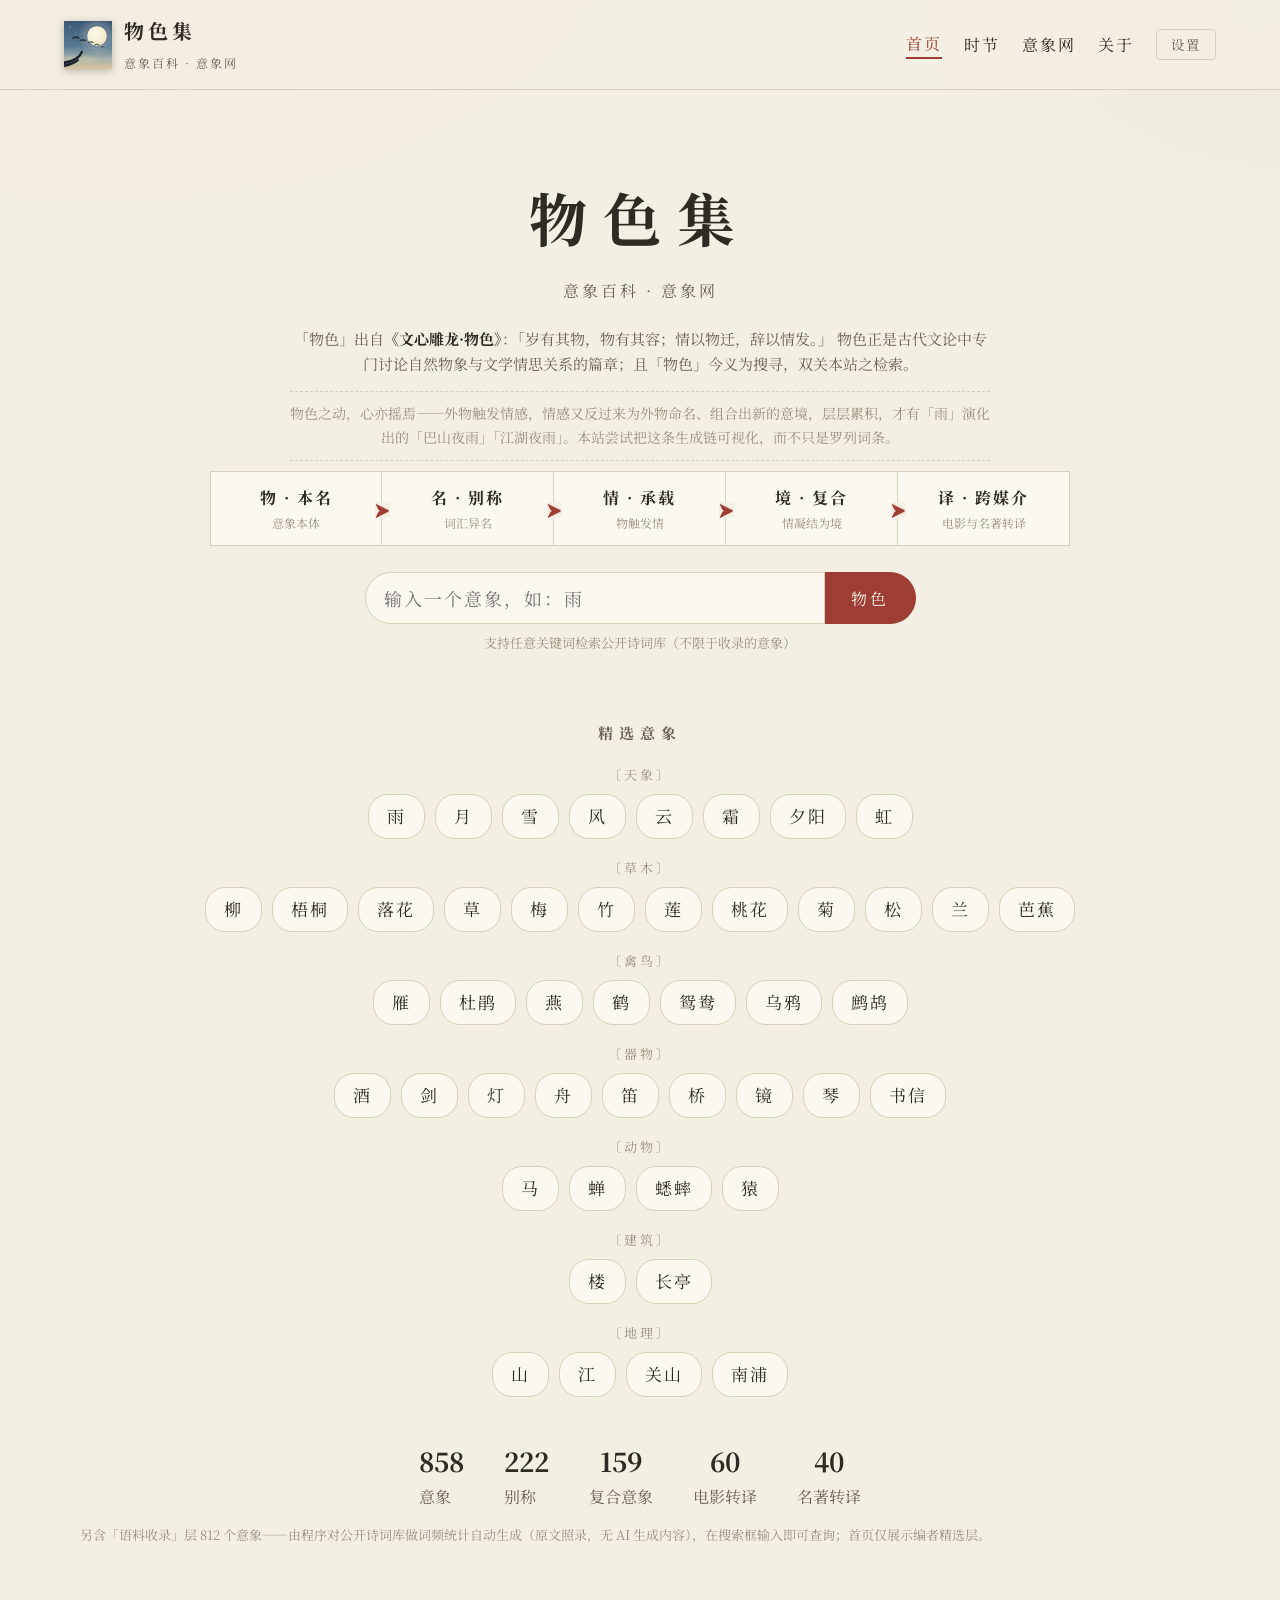
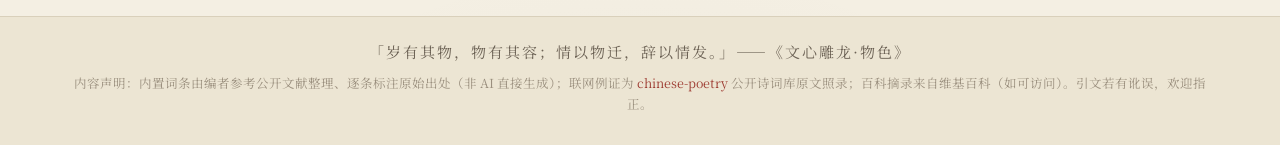
==== commit 3cd6ec1e: "feat: 品牌图标定稿「雁字」（雁字回时，月满西楼）：favicon.svg、apple-touch-icon.png、页头印章三处同步；附四轮备选预览页，make-icon.ps1 重写为零依赖雁" ====
--- a/index.html
+++ b/index.html
@@ -20,24 +20,37 @@
     <span class="seal" aria-hidden="true">
       <svg viewBox="0 0 64 64">
         <defs>
-          <linearGradient id="sealbg" x1="0" y1="0" x2="1" y2="1">
-            <stop offset="0" stop-color="#B0503F"/>
-            <stop offset=".55" stop-color="#9E3D33"/>
-            <stop offset="1" stop-color="#8A332B"/>
+          <linearGradient id="wgNight" x1="0" y1="0" x2="0" y2="1">
+            <stop offset="0" stop-color="#3A5876"/>
+            <stop offset=".52" stop-color="#5A7A92"/>
+            <stop offset=".8" stop-color="#A7B4AC"/>
+            <stop offset="1" stop-color="#DAC49C"/>
           </linearGradient>
+          <radialGradient id="wgMoon" cx=".4" cy=".35" r=".85">
+            <stop offset="0" stop-color="#FDF9EC"/>
+            <stop offset="1" stop-color="#F0E4BC"/>
+          </radialGradient>
+          <filter id="wgMist"><feGaussianBlur stdDeviation="2"/></filter>
         </defs>
-        <rect x="2" y="2" width="60" height="60" rx="13" fill="url(#sealbg)"/>
-        <rect x="8" y="8" width="48" height="48" rx="8" fill="none" stroke="#F9F4E7" stroke-width="2.5"/>
-        <rect x="19" y="15" width="26" height="34" rx="3" fill="#F9F4E7"/>
-        <rect x="19" y="15" width="7" height="34" rx="3" fill="#9E3D33"/>
-        <rect x="23" y="15" width="3" height="34" fill="#9E3D33"/>
-        <rect x="21.5" y="21" width="2" height="3.5" rx="1" fill="#F9F4E7"/>
-        <rect x="21.5" y="27" width="2" height="3.5" rx="1" fill="#F9F4E7"/>
-        <rect x="21.5" y="33" width="2" height="3.5" rx="1" fill="#F9F4E7"/>
-        <rect x="21.5" y="39" width="2" height="3.5" rx="1" fill="#F9F4E7"/>
-        <rect x="30" y="22" width="11" height="2.6" rx="1.3" fill="#9E3D33"/>
-        <rect x="30" y="29" width="11" height="2.6" rx="1.3" fill="#9E3D33"/>
-        <rect x="30" y="36" width="11" height="2.6" rx="1.3" fill="#9E3D33"/>
+        <rect width="64" height="64" fill="url(#wgNight)"/>
+        <circle cx="44" cy="20" r="24" fill="#F7EFDA" opacity=".07"/>
+        <circle cx="44" cy="20" r="19" fill="#F7EFDA" opacity=".11"/>
+        <circle cx="44" cy="20" r="13" fill="url(#wgMoon)"/>
+        <circle cx="8"  cy="8"  r=".9"  fill="#F2EBD6" opacity=".6"/>
+        <circle cx="15" cy="16" r=".75" fill="#F2EBD6" opacity=".45"/>
+        <ellipse cx="18" cy="51" rx="28" ry="4.5" fill="#EDD9AC" opacity=".28" filter="url(#wgMist)"/>
+        <g stroke="#1C2733" stroke-width="1.4" stroke-linecap="round" fill="none">
+          <path transform="translate(16 22) scale(1.25)"   d="M-3.4 .9 Q-1.3 -1.3 0 .3 Q1.3 -1.3 3.4 .9"/>
+          <path transform="translate(25 25.5) scale(1.05)" d="M-3.4 .9 Q-1.3 -1.3 0 .3 Q1.3 -1.3 3.4 .9"/>
+          <path transform="translate(36 28) scale(.92)"    d="M-3.4 .9 Q-1.3 -1.3 0 .3 Q1.3 -1.3 3.4 .9"/>
+          <path transform="translate(44 31) scale(.78)"    d="M-3.4 .9 Q-1.3 -1.3 0 .3 Q1.3 -1.3 3.4 .9"/>
+          <path transform="translate(51.5 34.5) scale(.62)" d="M-3.4 .9 Q-1.3 -1.3 0 .3 Q1.3 -1.3 3.4 .9"/>
+        </g>
+        <g fill="#18232E">
+          <path d="M0 64 L0 53.5 C7 52.6 13.4 50.4 18 46.6 C20 44.9 21.6 42.7 22.6 40.2 L25.2 41.4 C24 44.6 22.1 47.4 19.5 49.8 C15.2 53.8 8.6 56.6 0 57.6 Z"/>
+          <path d="M0 61.4 C7.6 60.4 14.6 57.4 19.5 53.4 L19.5 49.8 C15.2 53.8 8.6 56.6 0 57.6 Z"/>
+          <circle cx="23.9" cy="40.8" r="1.2"/>
+        </g>
       </svg>
     </span>
     <span class="brand-text">
--- a/css/style.css
+++ b/css/style.css
@@ -65,8 +65,8 @@
   display: block;
   width: 100%;
   height: 100%;
-  border-radius: 9px;
-  box-shadow: 0 2px 8px rgba(70, 32, 24, 0.28);
+  border-radius: 0;
+  box-shadow: 0 2px 8px rgba(43, 38, 32, 0.3);
   transition: transform 0.25s ease;
 }
 .brand:hover .seal svg { transform: rotate(-3deg) scale(1.03); }
